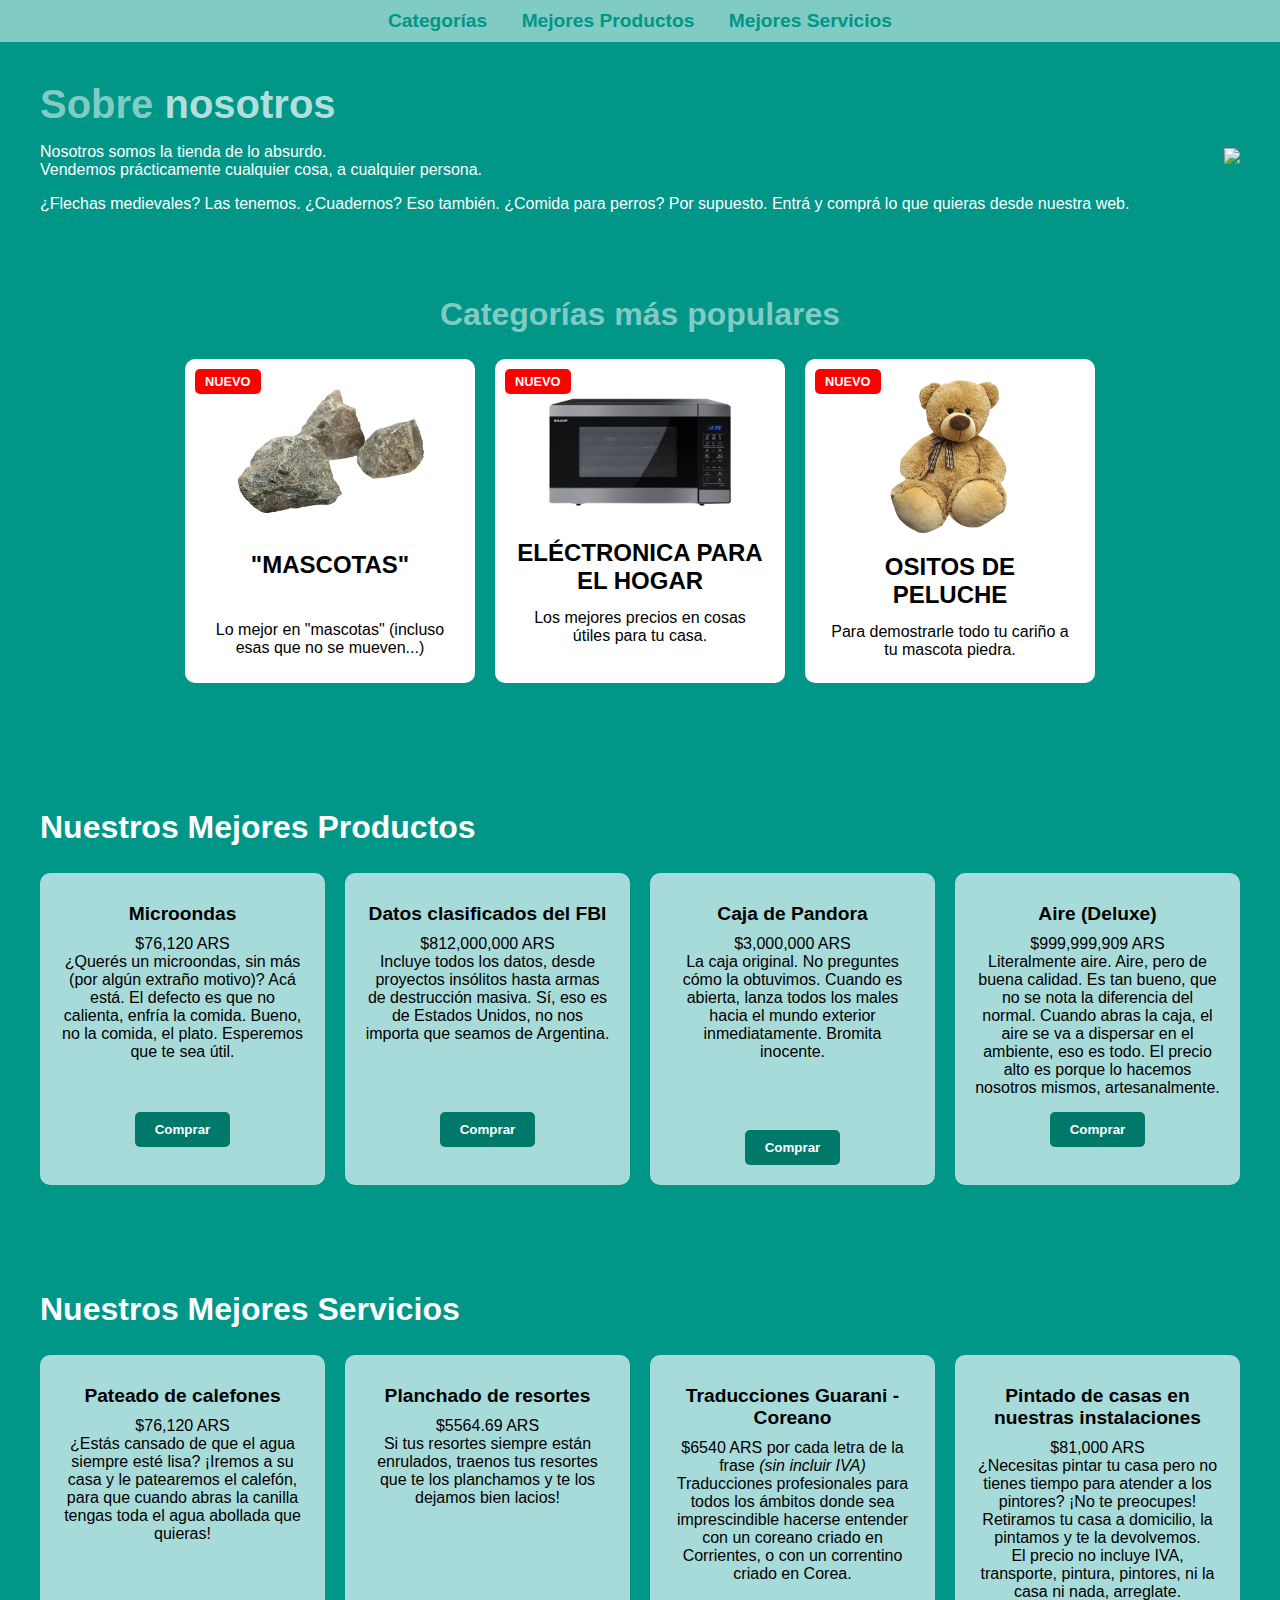
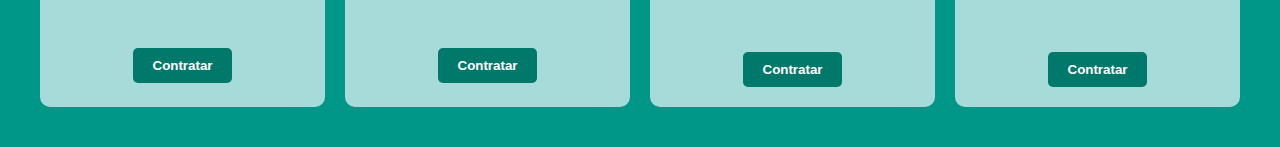
==== index.html @ 0ec1fd92 "siiiii vamo locooo" ====
<!DOCTYPE html>
<html lang="es">
<head>
    <meta charset="UTF-8">
    <meta name="viewport" content="width=device-width, initial-scale=1.0">
    <title>Sobre Nosotros</title>
    <link rel="stylesheet" href="style.css">
</head>
<body>
    <nav class="barra-navegacion">
        <a href="#categorias">Categorías</a>
        <a href="#productos">Mejores Productos</a>
        <a href="#servicios">Mejores Servicios</a>
    </nav>

    <main class="contenido">
        <div class="texto">
            <h1>Sobre <span>nosotros</span></h1>
            <p>Nosotros somos la tienda de lo absurdo.<br>
               Vendemos prácticamente cualquier cosa, a cualquier persona.</p>
            <p>¿Flechas medievales? Las tenemos. ¿Cuadernos? Eso también. ¿Comida para perros? Por supuesto. Entrá y comprá lo que quieras desde nuestra web.</p>
        </div>
        <img src="logo.png" class="imagen-logo">
    </main>

    <main class="categorias-populares" id="categorias">
        <h2>Categorías más populares</h2>
        <div class="tarjetas-categorias">
            <div class="tarjeta-categoria">
                <div class="etiqueta-nuevo">NUEVO</div>
                <img src="piedra.png" alt="Mascotas" width="90%">
                <h3>"MASCOTAS"</h3>
                <p>Lo mejor en "mascotas" (incluso esas que no se mueven...)</p>
            </div>
            <div class="tarjeta-categoria">
                <div class="etiqueta-nuevo">NUEVO</div>
                <img src="electronica.png" alt="Electrónica para el Hogar">
                <h3>ELÉCTRONICA PARA EL HOGAR</h3>
                <p>Los mejores precios en cosas útiles para tu casa.</p>
            </div>
            <div class="tarjeta-categoria">
                <div class="etiqueta-nuevo">NUEVO</div>
                <img src="osito_peluche.png" alt="Ositos de Peluche" width="50%">
                <h3>OSITOS DE PELUCHE</h3>
                <p>Para demostrarle todo tu cariño a tu mascota piedra.</p>
            </div>
        </div>
    </main>

    <main class="mejores-productos" id="productos">
        <h2 style="text-align: left;">Nuestros Mejores Productos</h2>
        <div class="tarjetas-productos">
            <div class="tarjeta-producto">
                <h3>Microondas</h3>
                <p>$76,120 ARS</p>
                <p>¿Querés un microondas, sin más (por algún extraño motivo)? Acá está. El defecto es que no calienta, enfría la comida. Bueno, no la comida, el plato. Esperemos que te sea útil.</p>
                <br><br><a href="noservicio.html"><button class="boton-comprar">Comprar</button></a>
            </div>
            <div class="tarjeta-producto">
                <h3>Datos clasificados del FBI</h3>
                <p>$812,000,000 ARS</p>
                <p>Incluye todos los datos, desde proyectos insólitos hasta armas de destrucción masiva. Sí, eso es de Estados Unidos, no nos importa que seamos de Argentina.</p>
                <br><br><br><a href="noservicio.html"><button class="boton-comprar">Comprar</button></a>
            </div>
            <div class="tarjeta-producto">
                <h3>Caja de Pandora</h3>
                <p>$3,000,000 ARS</p>
                <p>La caja original. No preguntes cómo la obtuvimos. Cuando es abierta, lanza todos los males hacia el mundo exterior inmediatamente. Bromita inocente.</p>
                <br><br><br><a href="noservicio.html"><button class="boton-comprar">Comprar</button></a>
            </div>
            <div class="tarjeta-producto">
                <h3>Aire (Deluxe)</h3>
                <p>$999,999,909 ARS</p>
                <p>Literalmente aire. Aire, pero de buena calidad. Es tan bueno, que no se nota la diferencia del normal. Cuando abras la caja, el aire se va a dispersar en el ambiente, eso es todo. El precio alto es porque lo hacemos nosotros mismos, artesanalmente.</p>
                <a href="noservicio.html"><button class="boton-comprar">Comprar</button></a>
            </div>
        </div>
    </main>

<main class="mejores-productos" id="servicios">
        <h2 style="text-align: left;">Nuestros Mejores Servicios</h2>
        <div class="tarjetas-productos">
            <div class="tarjeta-producto">
                <h3>Pateado de calefones</h3>
                <p>$76,120 ARS</p>
                <p>¿Estás cansado de que el agua siempre esté lisa? ¡Iremos a su casa y le patearemos el calefón, para que cuando abras la canilla tengas toda el agua abollada que quieras!</p>
                <br><br><br><br><br><a href="noservicio.html"><button class="boton-comprar">Contratar</button></a>
            </div>
            <div class="tarjeta-producto">
                <h3>Planchado de resortes</h3>
                <p>$5564.69 ARS</p>
                <p>Si tus resortes siempre están enrulados, traenos tus resortes que te los planchamos y te los dejamos bien lacios!</p>
                <br><br><br><br><br><br><br><a href="noservicio.html"><button class="boton-comprar">Contratar</button></a>
            </div>
            <div class="tarjeta-producto">
                <h3>Traducciones Guarani - Coreano</h3>
                <p>$6540 ARS por cada letra de la frase <i>(sin incluir IVA)</i></p>
                <p>Traducciones profesionales para todos los ámbitos donde sea imprescindible hacerse entender con un coreano criado en Corrientes, o con un correntino criado en Corea.</p>
                <br><br><br><a href="noservicio.html"><button class="boton-comprar">Contratar</button></a>
            </div>
            <div class="tarjeta-producto">
                <h3>Pintado de casas en nuestras instalaciones</h3>
                <p>$81,000 ARS</p>
                <p>¿Necesitas pintar tu casa pero no tienes tiempo para atender a los pintores? ¡No te preocupes! Retiramos tu casa a domicilio, la pintamos y te la devolvemos.</p>
                <p>El precio no incluye IVA, transporte, pintura, pintores, ni la casa ni nada, arreglate.</p>
                <br><br><a href="noservicio.html"><button class="boton-comprar">Contratar</button></a>
            </div>
        </div>
    </main>
</body>
</html>
---- style.css ----
body {
            font-family: Arial, sans-serif;
            background-color: #009688;
            color: white;
            margin: 0;
            padding: 0;
        }
        .barra-navegacion {
            background-color: #80CBC4;
            padding: 10px;
            text-align: center;
        }
        .barra-navegacion a {
            margin: 0 15px;
            color: #009688;
            font-weight: bold;
            font-size: 1.2em;
            text-decoration: none;
        }
        .barra-navegacion a:hover {
            text-decoration: underline;
        }
        .contenido {
            display: flex;
            align-items: center;
            padding: 40px;
        }
        .texto {
            flex: 1;
            padding-right: 20px;
        }
        .texto h1 {
            font-size: 2.5em;
            color: #80CBC4;
            margin: 0;
        }
        .texto h1 span {
            color: #B2DFDB;
        }
        .imagen-logo {
            max-width: 50%;
            height: auto;
        }

        .categorias-populares {
            text-align: center;
            color: #FFFFFF;
            margin: 20px 0;
            padding-bottom: 40px;
        }
        .categorias-populares h2 {
            color: #80CBC4;
            font-size: 2em;
        }
        .tarjetas-categorias {
            display: flex;
            justify-content: center;
            gap: 20px;
            margin-top: 20px;
        }
        .tarjeta-categoria {
            background-color: #FFFFFF;
            color: #000000;
            border-radius: 10px;
            width: 250px;
            padding: 20px;
            text-align: center;
            position: relative;
            display: flex;
            flex-direction: column;
            align-items: center;
        }
        .tarjeta-categoria img {
            max-width: 100%;
            height: auto;
            margin-bottom: 10px;
        }
        .tarjeta-categoria h3 {
            font-size: 1.5em;
            margin: 10px 0;
            min-height: 60px;
        }
        .tarjeta-categoria p {
            font-size: 1em;
            margin: 0;
            min-height: 40px;
        }
        .etiqueta-nuevo {
            position: absolute;
            top: 10px;
            left: 10px;
            background-color: red;
            color: white;
            padding: 5px 10px;
            border-radius: 5px;
            font-size: 0.8em;
            font-weight: bold;
        }

        .mejores-productos {
            text-align: center;
            color: #FFFFFF;
            padding: 40px;
        }
        .mejores-productos h2 {
            color: #FFFFFF;
            font-size: 2em;
        }
        .tarjetas-productos {
            display: flex;
            justify-content: left;
            gap: 20px;
            margin-top: 20px;
        }
        .tarjeta-producto {
            background-color: #A7DBD9;
            color: #000000;
            border-radius: 10px;
            width: 250px;
            padding: 20px;
            text-align: center;
            display: flex;
            flex-direction: column;
            align-items: center;
        }
        .tarjeta-producto h3 {
            font-size: 1.2em;
            margin: 10px 0;
        }
        .tarjeta-producto p {
            font-size: 1em;
            margin: 0;
        }
        .tarjeta-producto .boton-comprar {
            background-color: #00796B;
            color: #FFFFFF;
            font-weight: bold;
            padding: 10px 20px;
            margin-top: 15px;
            border: none;
            border-radius: 5px;
            cursor: pointer;
        }
        .tarjeta-producto .boton-comprar:hover {
            background-color: #004D40;
        }
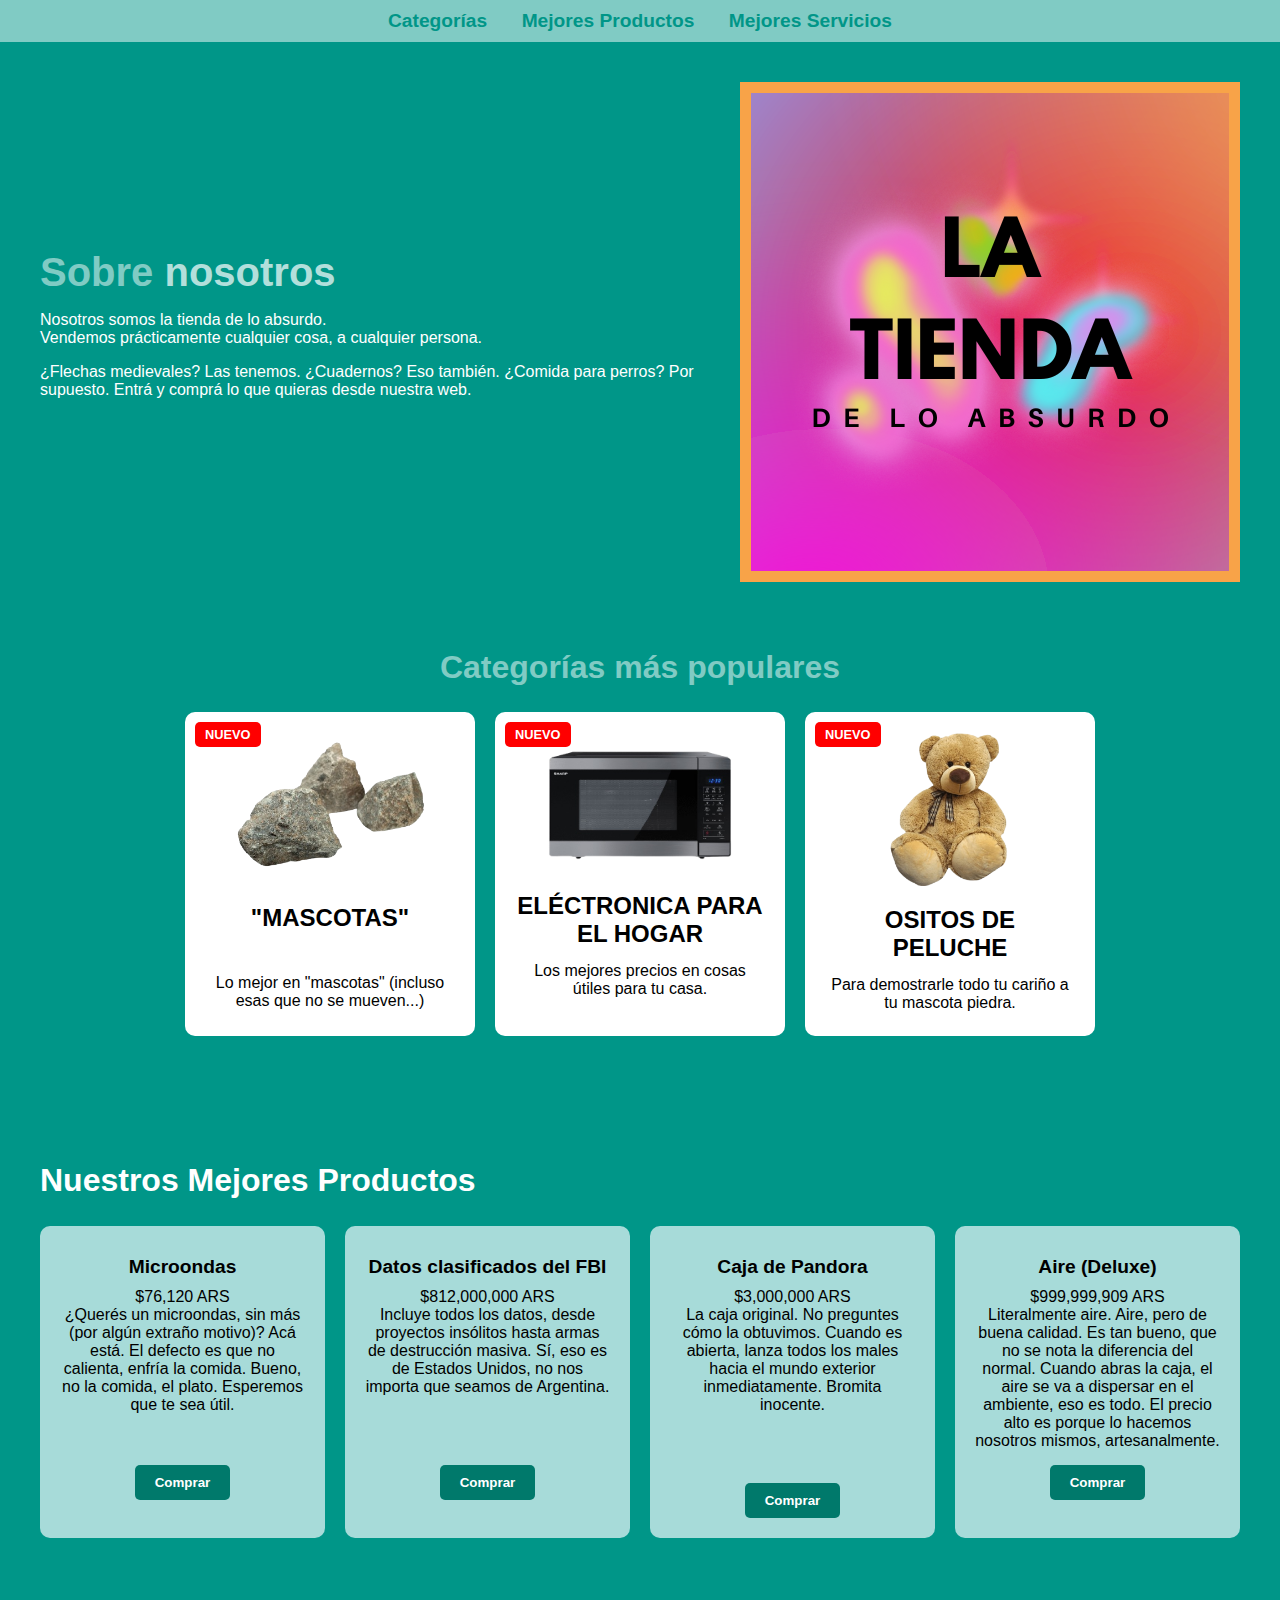
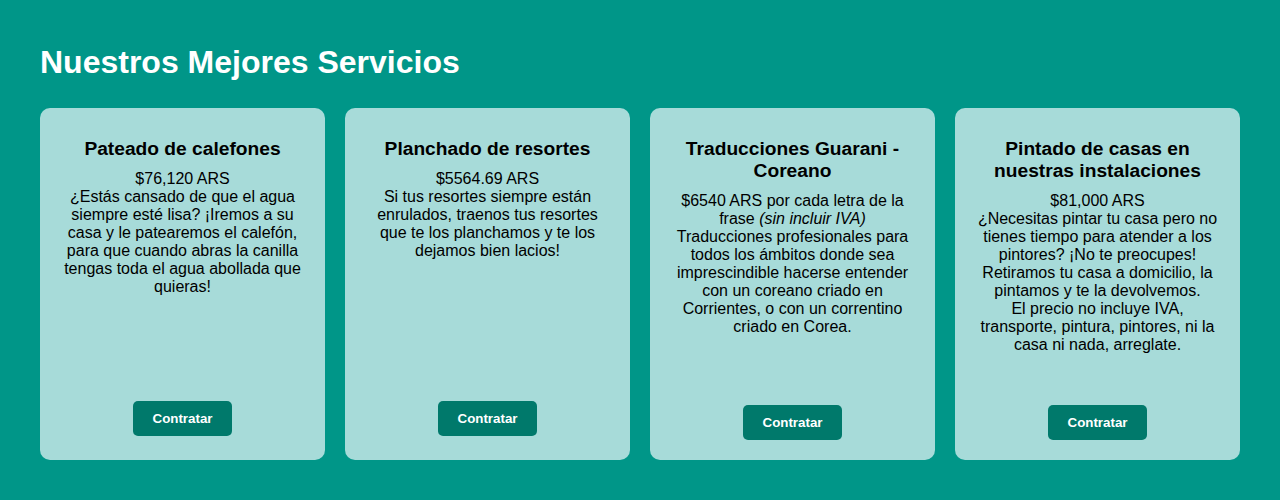
==== commit 7a67a696: "arreglar fallo del logo" ====
--- a/index.html
+++ b/index.html
@@ -20,7 +20,7 @@
                Vendemos prácticamente cualquier cosa, a cualquier persona.</p>
             <p>¿Flechas medievales? Las tenemos. ¿Cuadernos? Eso también. ¿Comida para perros? Por supuesto. Entrá y comprá lo que quieras desde nuestra web.</p>
         </div>
-        <img src="logo.png" class="imagen-logo">
+        <img src="LOGO.png" class="imagen-logo">
     </main>
 
     <main class="categorias-populares" id="categorias">
@@ -108,4 +108,4 @@
         </div>
     </main>
 </body>
-</html>+</html>
